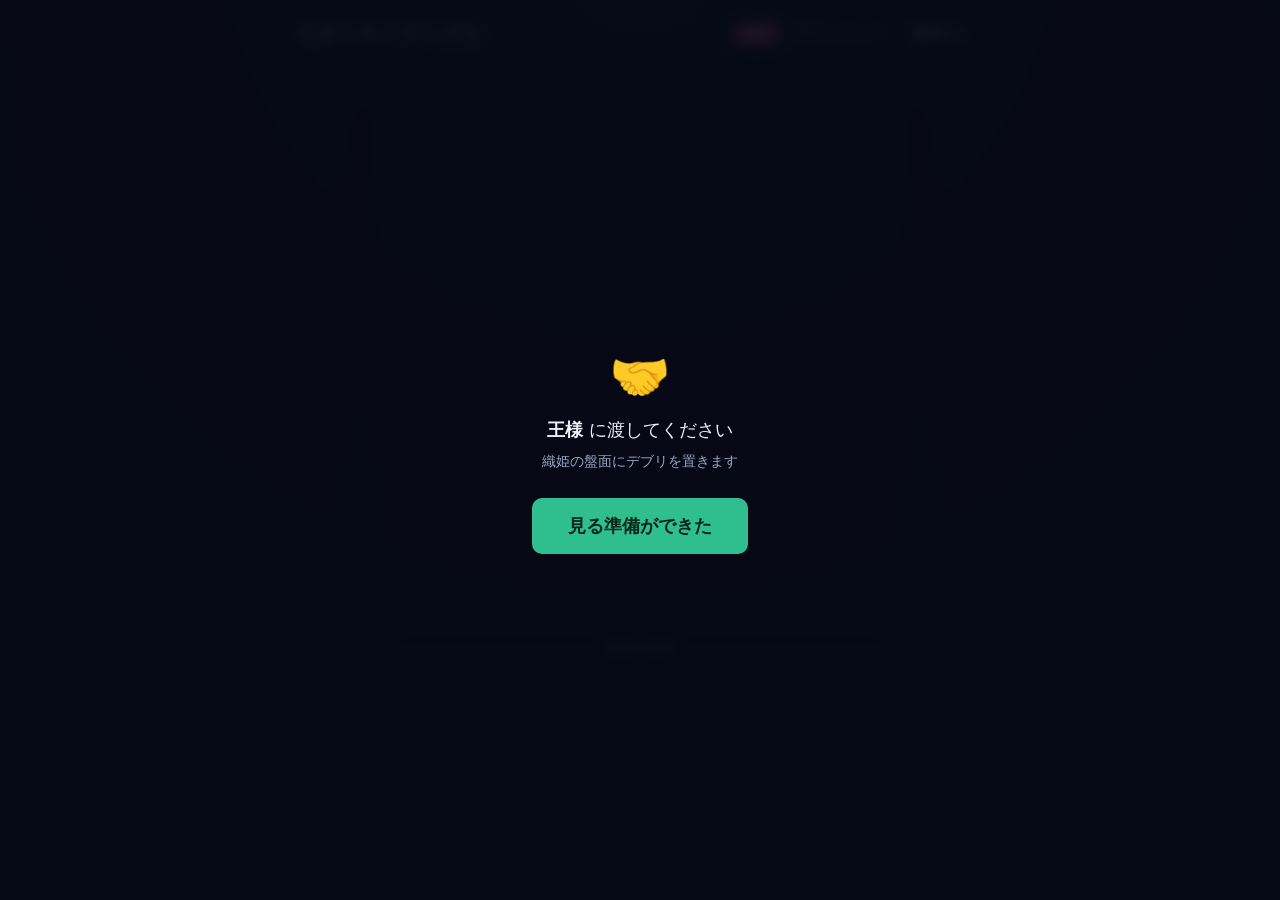
==== index.html @ 97b7e416 "七夕トライアングルの遊べるプロトタイプを実装 ローカル1画面パス回しのブラウザ実装（プレーン HTML/JS、ビルド不要）。 - 純粋なルールエンジン (js/engine.js): 3マス移動・軌跡" ====
<!DOCTYPE html>
<html lang="ja">
  <head>
    <meta charset="UTF-8" />
    <meta name="viewport" content="width=device-width, initial-scale=1.0" />
    <title>七夕トライアングル</title>
    <link rel="stylesheet" href="css/style.css" />
  </head>
  <body>
    <div id="app">
      <header id="topbar">
        <h1>七夕トライアングル</h1>
        <div class="meta">
          <span id="role-badge" class="badge">織姫</span>
          <span id="round-info">ラウンド 1 / 7</span>
          <button id="btn-restart" class="ghost">最初から</button>
        </div>
      </header>

      <p id="status" class="status"></p>

      <div id="boards">
        <figure class="board-wrap">
          <canvas id="board" width="540" height="540"></canvas>
          <figcaption id="board-label">織姫の盤面</figcaption>
        </figure>
        <figure class="board-wrap board2-wrap">
          <canvas id="board2" width="540" height="540"></canvas>
          <figcaption id="board2-label"></figcaption>
        </figure>
      </div>

      <!-- シーカー移動コントロール -->
      <div id="move-controls" class="controls hidden">
        <div id="dir-pad" class="dir-pad">
          <button id="dir-up" class="dir">↑</button>
          <div class="dir-row">
            <button id="dir-left" class="dir">←</button>
            <button id="dir-down" class="dir">↓</button>
            <button id="dir-right" class="dir">→</button>
          </div>
        </div>
        <div class="action-row">
          <button id="btn-undo" class="ghost">戻す</button>
          <button id="btn-confirm" class="primary">確定</button>
        </div>
      </div>

      <!-- 王様デブリコントロール -->
      <div id="debris-controls" class="controls hidden">
        <p class="hint-text">設置対象の盤面で、軌跡の無いマスをクリックしてデブリを選択</p>
        <button id="btn-place-debris" class="primary">ここに置く</button>
      </div>
    </div>

    <!-- パス回しハンドオフ -->
    <div id="handoff" class="veil hidden">
      <div class="veil-card">
        <div class="veil-icon">🤝</div>
        <p id="handoff-text"></p>
        <button id="handoff-btn" class="primary big">見る準備ができた</button>
      </div>
    </div>

    <!-- 勝敗 -->
    <div id="overlay" class="veil hidden">
      <div class="veil-card">
        <h2 id="overlay-title"></h2>
        <p id="overlay-text"></p>
        <button id="overlay-btn" class="primary big">もう一度</button>
      </div>
    </div>

    <script type="module" src="js/app.js"></script>
  </body>
</html>
---- css/style.css ----
:root {
  --bg: #0c1020;
  --panel: #182036;
  --text: #eef1f8;
  --muted: #9aa4c0;
  --accent: #7a5cff;
  --primary: #2fbf8f;
}

* {
  box-sizing: border-box;
}

html,
body {
  margin: 0;
  padding: 0;
  background: radial-gradient(circle at 50% -10%, #1b2547 0%, var(--bg) 60%);
  color: var(--text);
  font-family: "Hiragino Sans", "Noto Sans JP", system-ui, sans-serif;
  min-height: 100vh;
}

#app {
  max-width: 720px;
  margin: 0 auto;
  padding: 16px 16px 40px;
}

#topbar {
  display: flex;
  flex-wrap: wrap;
  align-items: center;
  justify-content: space-between;
  gap: 8px;
}

#topbar h1 {
  font-size: 1.25rem;
  margin: 0;
  letter-spacing: 0.04em;
}

.meta {
  display: flex;
  align-items: center;
  gap: 10px;
}

.badge {
  padding: 3px 12px;
  border-radius: 999px;
  font-weight: 700;
  font-size: 0.85rem;
  background: #e84a8a;
  color: #fff;
}

#round-info {
  color: var(--muted);
  font-size: 0.85rem;
}

.status {
  min-height: 1.4em;
  margin: 10px 2px;
  color: var(--muted);
  font-size: 0.92rem;
  transition: color 0.2s;
}

.status.flash {
  color: #ffb454;
  font-weight: 600;
}

/* 盤面 */
#boards {
  display: flex;
  gap: 14px;
  justify-content: center;
}

.board-wrap {
  margin: 0;
  flex: 1 1 0;
  max-width: 540px;
}

.board2-wrap {
  display: none;
}

#boards.king .board2-wrap {
  display: block;
}

#boards.king .board-wrap {
  max-width: 360px;
}

canvas {
  width: 100%;
  height: auto;
  border-radius: 10px;
  box-shadow: 0 8px 30px rgba(0, 0, 0, 0.45);
  display: block;
  cursor: pointer;
}

figcaption {
  text-align: center;
  margin-top: 6px;
  color: var(--muted);
  font-size: 0.85rem;
}

/* コントロール */
.controls {
  margin-top: 18px;
  display: flex;
  flex-direction: column;
  align-items: center;
  gap: 14px;
}

.dir-pad {
  display: flex;
  flex-direction: column;
  align-items: center;
  gap: 8px;
}

.dir-row {
  display: flex;
  gap: 8px;
}

.dir {
  width: 62px;
  height: 62px;
  font-size: 1.6rem;
  border-radius: 12px;
  border: none;
  background: var(--panel);
  color: var(--text);
  cursor: pointer;
  transition: transform 0.08s, background 0.15s;
}

.dir:hover:not(:disabled) {
  background: #232d4c;
}

.dir:active:not(:disabled) {
  transform: scale(0.92);
}

button:disabled {
  opacity: 0.35;
  cursor: not-allowed;
}

.action-row {
  display: flex;
  gap: 12px;
}

.primary,
.ghost {
  border: none;
  border-radius: 10px;
  padding: 12px 22px;
  font-size: 1rem;
  font-weight: 700;
  cursor: pointer;
}

.primary {
  background: var(--primary);
  color: #04231a;
}

.ghost {
  background: transparent;
  border: 1px solid #38416a;
  color: var(--text);
  padding: 8px 16px;
  font-size: 0.85rem;
}

.primary.big {
  padding: 16px 36px;
  font-size: 1.1rem;
}

.hint-text {
  color: var(--muted);
  font-size: 0.9rem;
  text-align: center;
  margin: 0;
}

/* ベール（ハンドオフ／勝敗） */
.veil {
  position: fixed;
  inset: 0;
  background: rgba(6, 9, 20, 0.92);
  backdrop-filter: blur(6px);
  display: flex;
  align-items: center;
  justify-content: center;
  z-index: 10;
}

.veil-card {
  text-align: center;
  padding: 32px;
  max-width: 380px;
}

.veil-icon {
  font-size: 3rem;
  margin-bottom: 12px;
}

.veil-card h2 {
  font-size: 1.6rem;
  margin: 0 0 12px;
}

.veil-card p {
  font-size: 1.15rem;
  line-height: 1.6;
  margin: 0 0 24px;
}

.handoff-detail {
  color: var(--muted);
  font-size: 0.9rem;
}

.hidden {
  display: none !important;
}

@media (max-width: 560px) {
  #boards.king {
    flex-direction: column;
    align-items: center;
  }
  #boards.king .board-wrap {
    max-width: 100%;
    width: 100%;
  }
  .dir {
    width: 54px;
    height: 54px;
  }
}
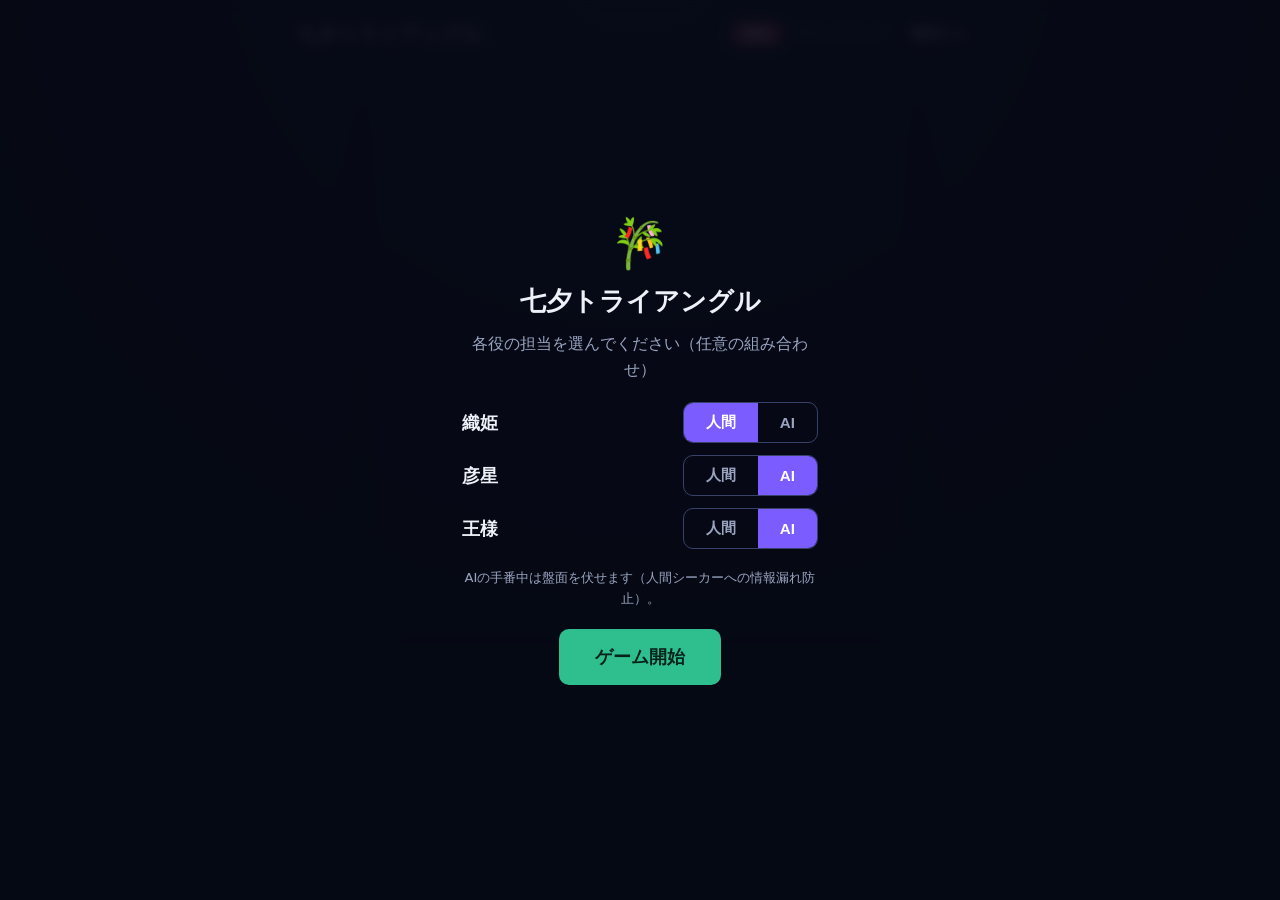
==== commit 2595c391: "確率分布ベースの3役AIと開始前の役選択画面を追加 - js/ai.js: シーカーAIは自分が知る情報（軌跡・デブリ・ヒントスナップ   ショット）だけから合流点の確率場を作り、移動先候補をソフトマ" ====
--- a/index.html
+++ b/index.html
@@ -53,6 +53,48 @@
       </div>
     </div>
 
+    <!-- ゲーム開始前の役選択 -->
+    <div id="setup" class="veil">
+      <div class="veil-card setup-card">
+        <div class="veil-icon">🎋</div>
+        <h2>七夕トライアングル</h2>
+        <p class="setup-lead">各役の担当を選んでください（任意の組み合わせ）</p>
+        <div class="role-picker" id="role-picker">
+          <div class="role-row" data-role="orihime">
+            <span class="role-name">織姫</span>
+            <div class="seg">
+              <button data-val="human">人間</button>
+              <button data-val="ai">AI</button>
+            </div>
+          </div>
+          <div class="role-row" data-role="hikoboshi">
+            <span class="role-name">彦星</span>
+            <div class="seg">
+              <button data-val="human">人間</button>
+              <button data-val="ai">AI</button>
+            </div>
+          </div>
+          <div class="role-row" data-role="king">
+            <span class="role-name">王様</span>
+            <div class="seg">
+              <button data-val="human">人間</button>
+              <button data-val="ai">AI</button>
+            </div>
+          </div>
+        </div>
+        <p class="setup-note" id="setup-note"></p>
+        <button id="btn-start" class="primary big">ゲーム開始</button>
+      </div>
+    </div>
+
+    <!-- AI 思考中（人間シーカーがいる対戦では盤面を伏せる）-->
+    <div id="thinking" class="veil hidden">
+      <div class="veil-card">
+        <div class="veil-icon spin">🤖</div>
+        <p id="thinking-text"></p>
+      </div>
+    </div>
+
     <!-- パス回しハンドオフ -->
     <div id="handoff" class="veil hidden">
       <div class="veil-card">
--- a/css/style.css
+++ b/css/style.css
@@ -238,6 +238,67 @@
 .handoff-detail {
   color: var(--muted);
   font-size: 0.9rem;
+}
+
+/* 役選択 */
+.setup-card {
+  max-width: 420px;
+}
+.setup-lead {
+  font-size: 1rem !important;
+  color: var(--muted);
+  margin-bottom: 20px !important;
+}
+.role-picker {
+  display: flex;
+  flex-direction: column;
+  gap: 12px;
+  margin-bottom: 18px;
+}
+.role-row {
+  display: flex;
+  align-items: center;
+  justify-content: space-between;
+  gap: 14px;
+}
+.role-name {
+  font-size: 1.1rem;
+  font-weight: 700;
+}
+.seg {
+  display: inline-flex;
+  border: 1px solid #38416a;
+  border-radius: 10px;
+  overflow: hidden;
+}
+.seg button {
+  border: none;
+  background: transparent;
+  color: var(--muted);
+  padding: 9px 22px;
+  font-size: 0.95rem;
+  font-weight: 700;
+  cursor: pointer;
+  transition: background 0.15s, color 0.15s;
+}
+.seg button.active {
+  background: var(--accent);
+  color: #fff;
+}
+.setup-note {
+  font-size: 0.82rem !important;
+  color: var(--muted);
+  min-height: 1.2em;
+  margin: 0 0 20px !important;
+}
+
+.veil-icon.spin {
+  animation: spin 1.2s ease-in-out infinite;
+}
+@keyframes spin {
+  0% { transform: rotate(0deg); }
+  50% { transform: rotate(180deg); }
+  100% { transform: rotate(360deg); }
 }
 
 .hidden {
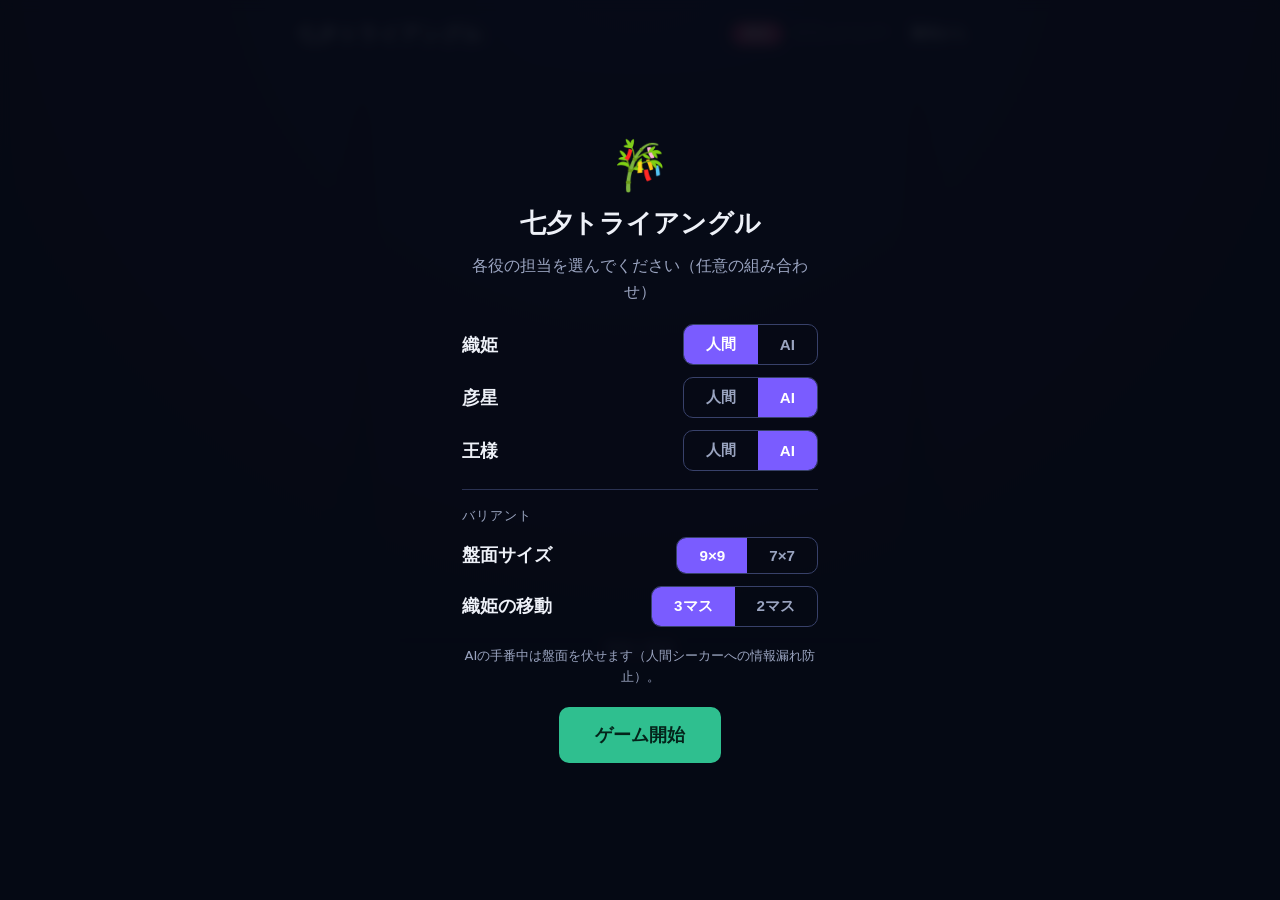
==== commit 8a423121: "開始画面からバリアント（盤面サイズ・織姫の移動量）を選択可能に - index.html: 役選択の下に「バリアント」セクションを追加。盤面サイズ(9×9/7×7)と   織姫の移動(3マス/2マス)" ====
--- a/index.html
+++ b/index.html
@@ -82,6 +82,23 @@
             </div>
           </div>
         </div>
+        <p class="setup-sub">バリアント</p>
+        <div class="role-picker" id="variant-picker">
+          <div class="role-row" data-variant="board">
+            <span class="role-name">盤面サイズ</span>
+            <div class="seg">
+              <button data-val="9">9×9</button>
+              <button data-val="7">7×7</button>
+            </div>
+          </div>
+          <div class="role-row" data-variant="oriSteps">
+            <span class="role-name">織姫の移動</span>
+            <div class="seg">
+              <button data-val="3">3マス</button>
+              <button data-val="2">2マス</button>
+            </div>
+          </div>
+        </div>
         <p class="setup-note" id="setup-note"></p>
         <button id="btn-start" class="primary big">ゲーム開始</button>
       </div>
--- a/css/style.css
+++ b/css/style.css
@@ -285,11 +285,21 @@
   background: var(--accent);
   color: #fff;
 }
+.setup-sub {
+  font-size: 0.8rem !important;
+  color: var(--muted);
+  text-align: left;
+  letter-spacing: 0.08em;
+  margin: 4px 0 10px !important;
+  border-top: 1px solid #2a3252;
+  padding-top: 16px;
+}
+
 .setup-note {
   font-size: 0.82rem !important;
   color: var(--muted);
   min-height: 1.2em;
-  margin: 0 0 20px !important;
+  margin: 16px 0 20px !important;
 }
 
 .veil-icon.spin {
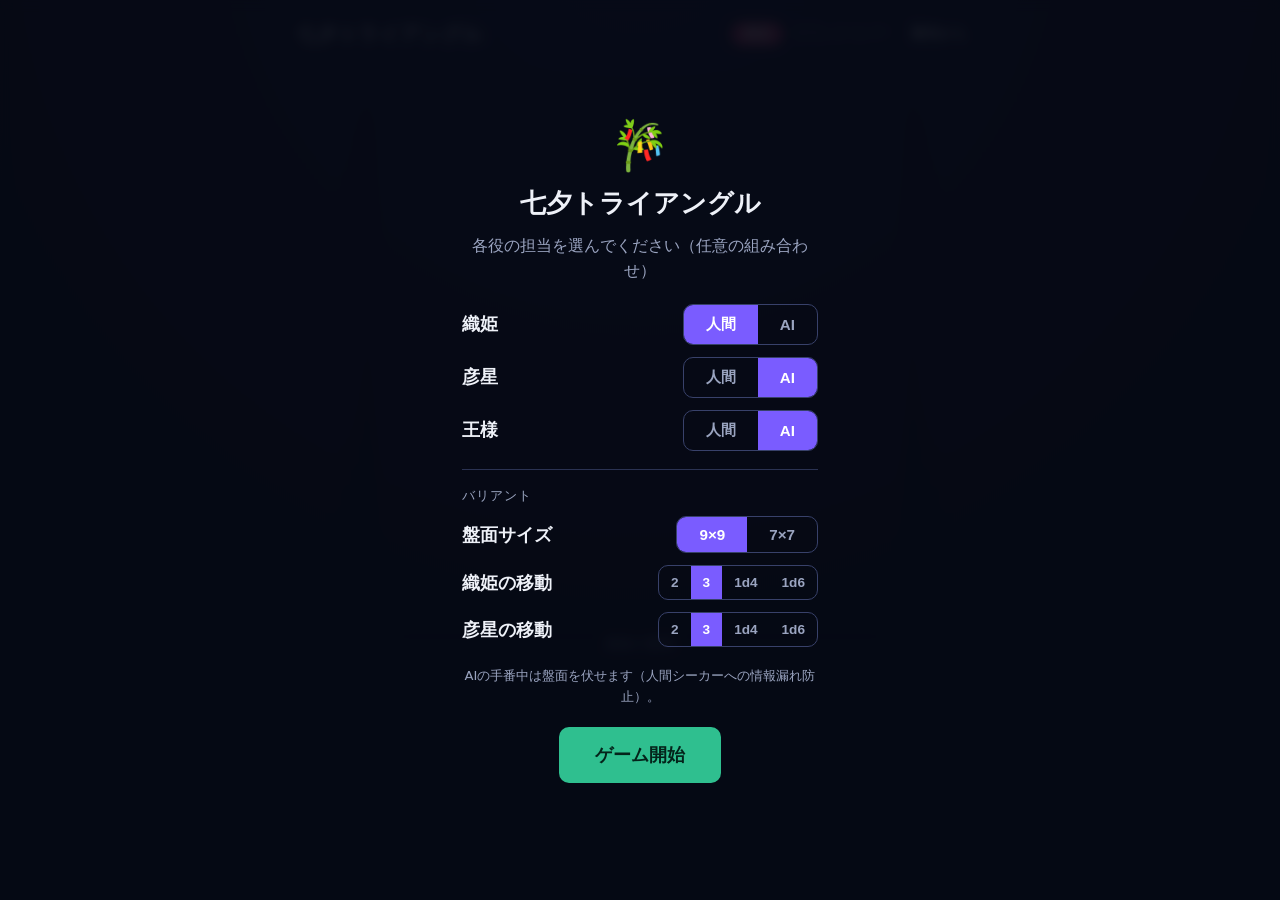
==== commit 7f2be427: "移動量を織姫/彦星個別＋ダイス(1d4/1d6)対応、王様の対象盤ハイライト、シミュ反映 - engine: 移動量をスペック化（固定 or ダイス）。parseStepSpec/rollStep/r" ====
--- a/index.html
+++ b/index.html
@@ -91,11 +91,22 @@
               <button data-val="7">7×7</button>
             </div>
           </div>
-          <div class="role-row" data-variant="oriSteps">
+          <div class="role-row" data-variant="orihime">
             <span class="role-name">織姫の移動</span>
-            <div class="seg">
-              <button data-val="3">3マス</button>
-              <button data-val="2">2マス</button>
+            <div class="seg seg-4">
+              <button data-val="2">2</button>
+              <button data-val="3">3</button>
+              <button data-val="d4">1d4</button>
+              <button data-val="d6">1d6</button>
+            </div>
+          </div>
+          <div class="role-row" data-variant="hikoboshi">
+            <span class="role-name">彦星の移動</span>
+            <div class="seg seg-4">
+              <button data-val="2">2</button>
+              <button data-val="3">3</button>
+              <button data-val="d4">1d4</button>
+              <button data-val="d6">1d6</button>
             </div>
           </div>
         </div>
--- a/css/style.css
+++ b/css/style.css
@@ -106,6 +106,26 @@
   box-shadow: 0 8px 30px rgba(0, 0, 0, 0.45);
   display: block;
   cursor: pointer;
+}
+
+/* 王様ビュー: デブリ配置対象の盤面だけ縁を光らせる */
+.board-wrap {
+  border-radius: 12px;
+  padding: 4px;
+  transition: box-shadow 0.2s, background 0.2s;
+}
+.board-wrap.glow-target {
+  background: rgba(122, 92, 255, 0.12);
+  box-shadow: 0 0 0 2px var(--accent), 0 0 18px 3px rgba(122, 92, 255, 0.75);
+  animation: target-pulse 1.4s ease-in-out infinite;
+}
+.board-wrap.glow-target figcaption {
+  color: #b9a9ff;
+  font-weight: 700;
+}
+@keyframes target-pulse {
+  0%, 100% { box-shadow: 0 0 0 2px var(--accent), 0 0 14px 2px rgba(122, 92, 255, 0.55); }
+  50% { box-shadow: 0 0 0 2px var(--accent), 0 0 22px 5px rgba(122, 92, 255, 0.9); }
 }
 
 figcaption {
@@ -284,6 +304,10 @@
 .seg button.active {
   background: var(--accent);
   color: #fff;
+}
+.seg-4 button {
+  padding: 9px 12px;
+  font-size: 0.85rem;
 }
 .setup-sub {
   font-size: 0.8rem !important;
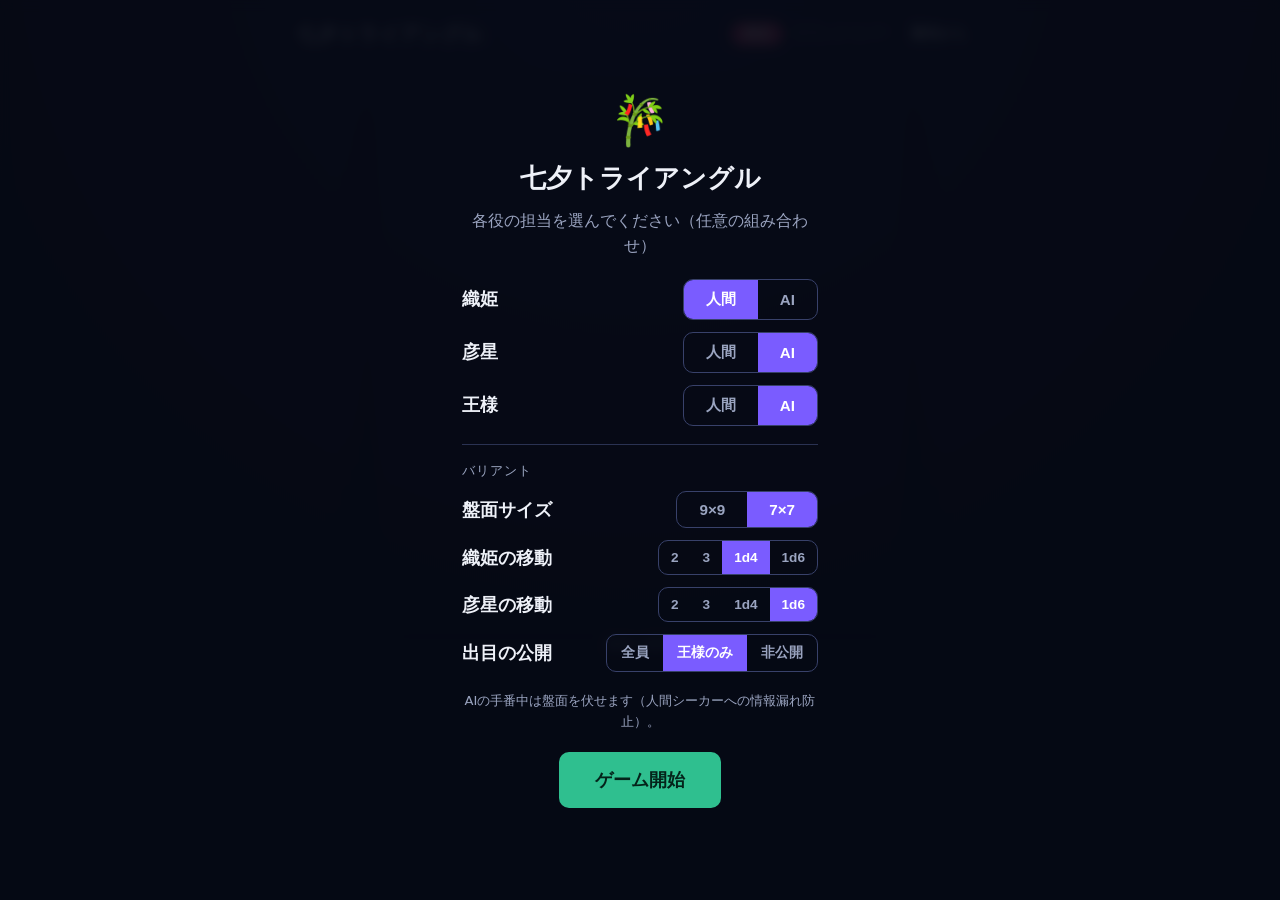
==== commit 5dec5e3e: "Refactor game mechanics and AI logic for improved gameplay experience - Adjusted default game settin" ====
--- a/index.html
+++ b/index.html
@@ -4,7 +4,7 @@
     <meta charset="UTF-8" />
     <meta name="viewport" content="width=device-width, initial-scale=1.0" />
     <title>七夕トライアングル</title>
-    <link rel="stylesheet" href="css/style.css" />
+    <link rel="stylesheet" href="css/style.css?v=6" />
   </head>
   <body>
     <div id="app">
@@ -18,6 +18,13 @@
       </header>
 
       <p id="status" class="status"></p>
+
+      <!-- 勝敗リザルト（通常フローで盤面の上に積む）-->
+      <div id="result-banner" class="result-banner hidden">
+        <h2 id="rb-title"></h2>
+        <p id="rb-text"></p>
+        <button id="rb-btn" class="primary">もう一度</button>
+      </div>
 
       <div id="boards">
         <figure class="board-wrap">
@@ -109,6 +116,14 @@
               <button data-val="d6">1d6</button>
             </div>
           </div>
+          <div class="role-row" data-variant="publicRolls">
+            <span class="role-name">出目の公開</span>
+            <div class="seg seg-3">
+              <button data-val="all">全員</button>
+              <button data-val="king">王様のみ</button>
+              <button data-val="none">非公開</button>
+            </div>
+          </div>
         </div>
         <p class="setup-note" id="setup-note"></p>
         <button id="btn-start" class="primary big">ゲーム開始</button>
@@ -141,6 +156,6 @@
       </div>
     </div>
 
-    <script type="module" src="js/app.js"></script>
+    <script type="module" src="js/app.js?v=7"></script>
   </body>
 </html>
--- a/css/style.css
+++ b/css/style.css
@@ -114,18 +114,28 @@
   padding: 4px;
   transition: box-shadow 0.2s, background 0.2s;
 }
+
 .board-wrap.glow-target {
   background: rgba(122, 92, 255, 0.12);
   box-shadow: 0 0 0 2px var(--accent), 0 0 18px 3px rgba(122, 92, 255, 0.75);
   animation: target-pulse 1.4s ease-in-out infinite;
 }
+
 .board-wrap.glow-target figcaption {
   color: #b9a9ff;
   font-weight: 700;
 }
+
 @keyframes target-pulse {
-  0%, 100% { box-shadow: 0 0 0 2px var(--accent), 0 0 14px 2px rgba(122, 92, 255, 0.55); }
-  50% { box-shadow: 0 0 0 2px var(--accent), 0 0 22px 5px rgba(122, 92, 255, 0.9); }
+
+  0%,
+  100% {
+    box-shadow: 0 0 0 2px var(--accent), 0 0 14px 2px rgba(122, 92, 255, 0.55);
+  }
+
+  50% {
+    box-shadow: 0 0 0 2px var(--accent), 0 0 22px 5px rgba(122, 92, 255, 0.9);
+  }
 }
 
 figcaption {
@@ -260,37 +270,74 @@
   font-size: 0.9rem;
 }
 
+/* 勝敗リザルト: 盤面の上に素直に積む帯（浮かせず通常フロー） */
+.result-banner {
+  text-align: center;
+  margin: 8px auto 14px;
+  padding: 14px 24px;
+  max-width: 620px;
+  background: var(--panel);
+  border: 1px solid #38416a;
+  border-radius: 14px;
+}
+
+.result-banner.hidden {
+  display: none;
+}
+
+.result-banner h2 {
+  font-size: 1.5rem;
+  margin: 0 0 6px;
+}
+
+.result-banner p {
+  font-size: 1.05rem;
+  margin: 0 0 12px;
+  color: var(--text);
+}
+
+.reveal-note {
+  color: var(--accent);
+  font-weight: 700;
+}
+
 /* 役選択 */
 .setup-card {
   max-width: 420px;
 }
+
 .setup-lead {
   font-size: 1rem !important;
   color: var(--muted);
   margin-bottom: 20px !important;
 }
+
 .role-picker {
   display: flex;
   flex-direction: column;
   gap: 12px;
   margin-bottom: 18px;
 }
+
 .role-row {
   display: flex;
   align-items: center;
   justify-content: space-between;
   gap: 14px;
 }
+
 .role-name {
   font-size: 1.1rem;
   font-weight: 700;
 }
+
 .seg {
   display: inline-flex;
   border: 1px solid #38416a;
   border-radius: 10px;
   overflow: hidden;
 }
+
 .seg button {
   border: none;
   background: transparent;
@@ -299,16 +346,25 @@
   font-size: 0.95rem;
   font-weight: 700;
   cursor: pointer;
+  white-space: nowrap;
   transition: background 0.15s, color 0.15s;
 }
+
 .seg button.active {
   background: var(--accent);
   color: #fff;
 }
+
 .seg-4 button {
   padding: 9px 12px;
   font-size: 0.85rem;
 }
+
+.seg-3 button {
+  padding: 9px 14px;
+  font-size: 0.85rem;
+}
+
 .setup-sub {
   font-size: 0.8rem !important;
   color: var(--muted);
@@ -329,10 +385,19 @@
 .veil-icon.spin {
   animation: spin 1.2s ease-in-out infinite;
 }
+
 @keyframes spin {
-  0% { transform: rotate(0deg); }
-  50% { transform: rotate(180deg); }
-  100% { transform: rotate(360deg); }
+  0% {
+    transform: rotate(0deg);
+  }
+
+  50% {
+    transform: rotate(180deg);
+  }
+
+  100% {
+    transform: rotate(360deg);
+  }
 }
 
 .hidden {
@@ -344,12 +409,14 @@
     flex-direction: column;
     align-items: center;
   }
+
   #boards.king .board-wrap {
     max-width: 100%;
     width: 100%;
   }
+
   .dir {
     width: 54px;
     height: 54px;
   }
-}
+}
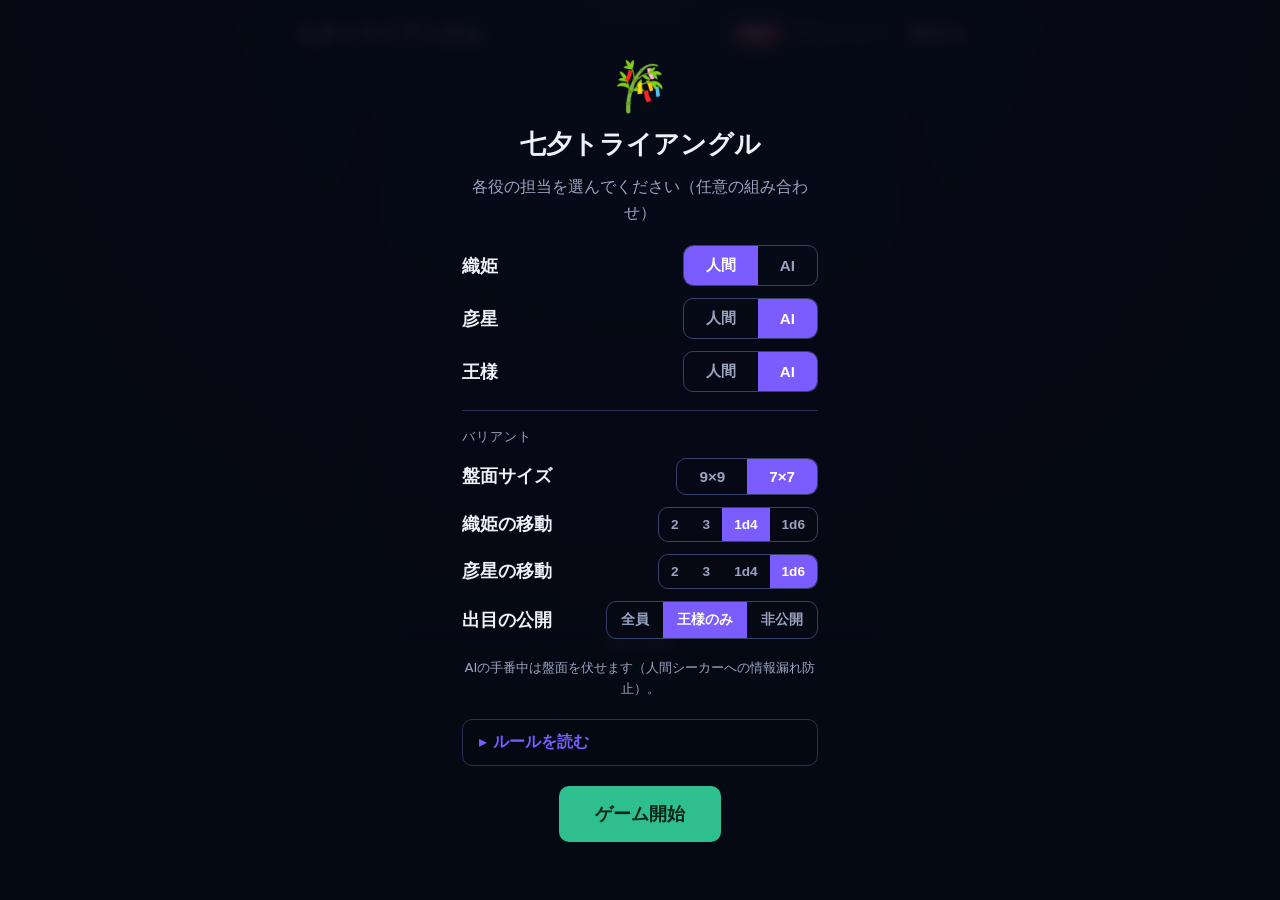
==== commit 04af2a7f: "スタイルシートの更新とゲームルールの詳細をHTMLに追加" ====
--- a/index.html
+++ b/index.html
@@ -4,7 +4,7 @@
     <meta charset="UTF-8" />
     <meta name="viewport" content="width=device-width, initial-scale=1.0" />
     <title>七夕トライアングル</title>
-    <link rel="stylesheet" href="css/style.css?v=6" />
+    <link rel="stylesheet" href="css/style.css?v=8" />
   </head>
   <body>
     <div id="app">
@@ -126,6 +126,25 @@
           </div>
         </div>
         <p class="setup-note" id="setup-note"></p>
+        <details class="rules">
+          <summary>ルールを読む</summary>
+          <div class="rules-body">
+            <p>
+              3人用の隠れんぼ系ボードゲーム。<strong>織姫・彦星（シーカー）</strong>は出会えれば勝ち、
+              <strong>王様</strong>は二人を出会わせなければ勝ち。
+            </p>
+            <ul>
+              <li>織姫と彦星はそれぞれのグリッド盤面上にいる。各シーカーは<strong>自分の盤面だけ</strong>を見る。王様は両方を見る。</li>
+              <li>シーカーは1手で<strong>自分の移動量ぶん</strong>（例: 織姫1d4、彦星1d6）上下左右にちょうどそのマス数だけ移動する（途中停止不可、盤外・デブリへは進入不可）。出目は設定により王様のみ／全員／非公開。</li>
+              <li>開始時、両盤の<strong>中央に共通のデブリが1個</strong>置かれている（両盤同一＝シーカー共通知識）。</li>
+              <li>通ったマスには<strong>軌跡</strong>が残る。<code>織姫の軌跡 ∩ 彦星の軌跡</code> が<strong>交差ヒント（★）</strong>として各手番開始時に開示される。</li>
+              <li>王様は各シーカーの移動前に、その盤面の<strong>軌跡が無いマス</strong>にデブリを1個置ける（2盤面で別々の位置に置ける）。ただし<strong>相手シーカーの現在位置には置けない</strong>。</li>
+              <li>手番の流れ: <code>織姫デブリ → 織姫移動 → 彦星デブリ → 彦星移動 →（ヒント更新）→ …</code> を規定ラウンド数。</li>
+              <li>あるシーカーが移動を終えた時点で<strong>両者が同じマスに止まっていればシーカーの勝ち</strong>。会えなければ王様の勝ち。</li>
+            </ul>
+            <p class="rules-foot">パス回しのため、手番の切り替え時にハンドオフ画面を挟んで隠し情報の覗き見を防ぎます。</p>
+          </div>
+        </details>
         <button id="btn-start" class="primary big">ゲーム開始</button>
       </div>
     </div>
--- a/css/style.css
+++ b/css/style.css
@@ -241,12 +241,16 @@
   align-items: center;
   justify-content: center;
   z-index: 10;
+  overflow-y: auto;
+  padding: 24px;
 }
 
 .veil-card {
   text-align: center;
   padding: 32px;
   max-width: 380px;
+  max-height: 100%;
+  overflow-y: auto;
 }
 
 .veil-icon {
@@ -382,6 +386,68 @@
   margin: 16px 0 20px !important;
 }
 
+.rules {
+  text-align: left;
+  margin: 0 0 20px;
+  border: 1px solid #2a3252;
+  border-radius: 10px;
+  background: rgba(0, 0, 0, 0.15);
+}
+
+.rules>summary {
+  cursor: pointer;
+  padding: 12px 16px;
+  font-weight: 700;
+  color: var(--accent);
+  list-style: none;
+  user-select: none;
+}
+
+.rules>summary::-webkit-details-marker {
+  display: none;
+}
+
+.rules>summary::before {
+  content: "▸ ";
+}
+
+.rules[open]>summary::before {
+  content: "▾ ";
+}
+
+.rules-body {
+  padding: 0 16px 12px;
+  font-size: 0.85rem;
+  color: var(--muted);
+  line-height: 1.6;
+}
+
+.rules-body strong {
+  color: var(--text, #e6eaf5);
+}
+
+.rules-body ul {
+  margin: 8px 0;
+  padding-left: 1.2em;
+}
+
+.rules-body li {
+  margin-bottom: 8px;
+}
+
+.rules-body code {
+  font-size: 0.82em;
+  background: rgba(255, 255, 255, 0.08);
+  padding: 1px 5px;
+  border-radius: 4px;
+}
+
+.rules-foot {
+  margin: 8px 0 0;
+  font-size: 0.8rem;
+  opacity: 0.85;
+}
+
 .veil-icon.spin {
   animation: spin 1.2s ease-in-out infinite;
 }
